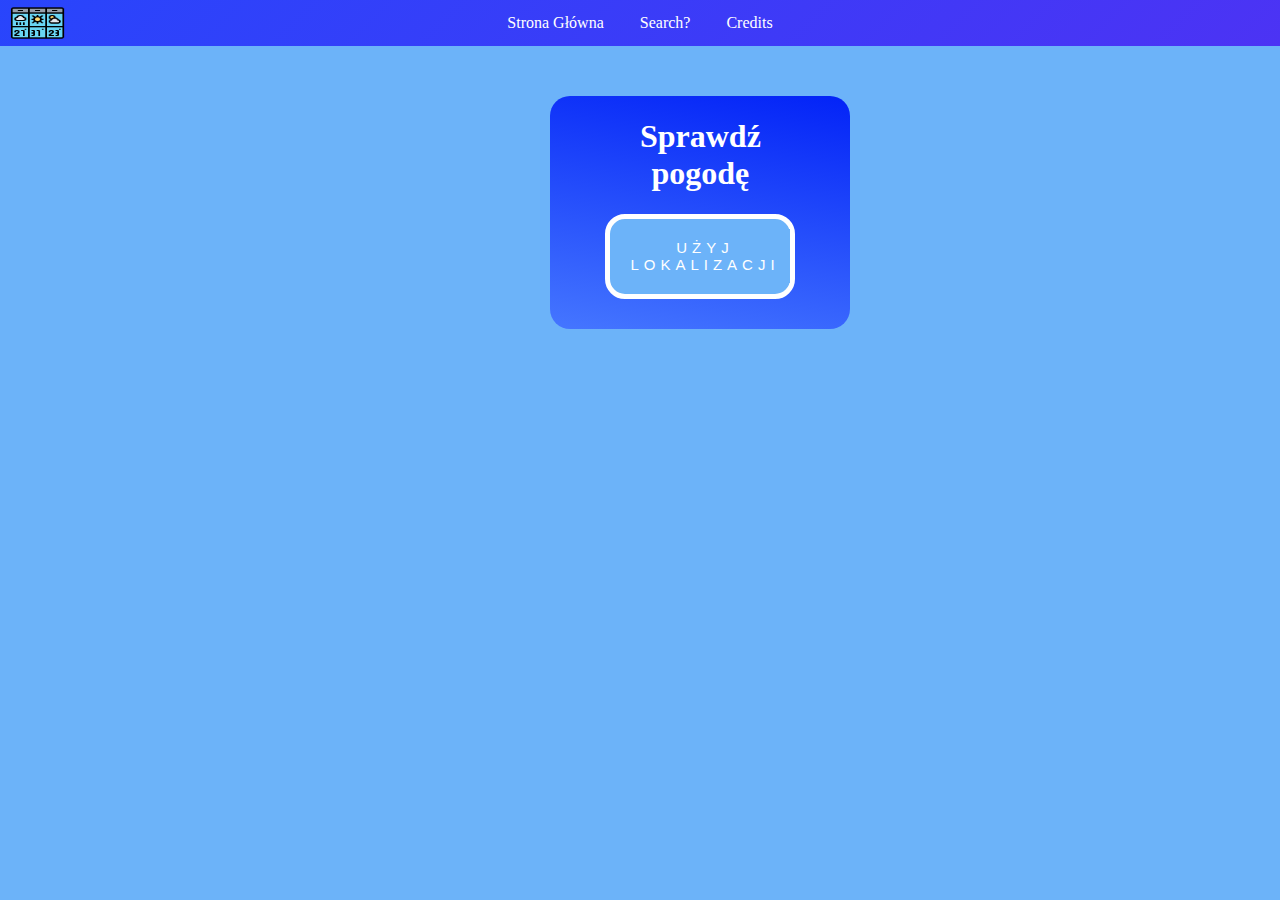
==== index.html @ 4c5ba67d "first prototype" ====
<!DOCTYPE html>
<html>

<head>
    <meta charset="UTF-8">
    <title>Aplikacja Pogodowa</title>
    <link rel="stylesheet" href="style.css">
    <meta content="width=device-width, initial-scale=1.0" name="viewport" />
    <link rel="shortcut icon" href="icons/cloudy.png">
    <script type="text/javascript" src="script.js"></script>
</head>

<body>
    <header>
        <!--<button class="hamburger-menu" onclick="toggleMenu()">☰</button>-->
        <div class="logo"><img src="icons/weather-forecast.png" class="menuIcon"></div>
        <div class="nav-links">
            <ul>
                <li><a href="index.html">Strona Główna</a></li>
                <li><a href="123">Search?</a></li>
                <li><a href="fdsac">Credits</a></li>
            </ul>
        </div>
    </header>
    <section class="main" id="main">
        <div class="title">
            <h1>Sprawdź pogodę</h1>
        </div>
        <div class="btn gradient-border">
            <button id="getWeather">Użyj lokalizacji</button>
        </div>
    </section>
    
</body>

</html>
---- style.css ----
ul {
    list-style-type: none;
    margin: 0;
    padding: 0;
    overflow: hidden;
    background: linear-gradient(135deg, #0004fda0, #4c33f4);
    top: 0;
    left: 0;
    width: 100%;
    text-align: center;
    font-family: Verdana;
}

li {
    display: inline;
}

li a {
    display: inline-block;
    color: rgb(255, 255, 255);
    text-align: center;
    padding: 14px 16px;
    text-decoration: none;
}

li a:hover {
    background-color: rgba(127, 127, 127, 0.726);
}

.logo img {
    width: 55px;
    height: 40px;
    position: absolute;
    margin-top: 3px;
    margin-left: 10px;
}
body {
    margin: 0;
    padding: 0;
    background-color: rgb(108, 179, 249);
}
.main {
    background: linear-gradient(10deg, #4576ff, #0323f7);
    width: 50%;
    max-width: 200px;
    color: #fff;
    margin: 50px 43%;
    border-radius: 20px;
    padding: 1px 50px 25px;
    position: sticky;
    text-align: center;
}
.main .title {
    font-family: Verdana;
    color: #fff;
}
.main button {
    background: rgb(108, 179, 249);
    color: #fff;
    cursor: pointer;
    border: none;
    font-size: 15px;
    letter-spacing: 5px;
    text-align: center;
    padding: 10px;
    text-transform: uppercase;
  }
   
   
.btn {
    cursor: pointer;
    margin: 5px;
    padding: 10px 10px;
    height: 55px;
    background-color: rgb(108, 179, 249);
    border-radius: 20px;
    border:5px solid #fff;
}
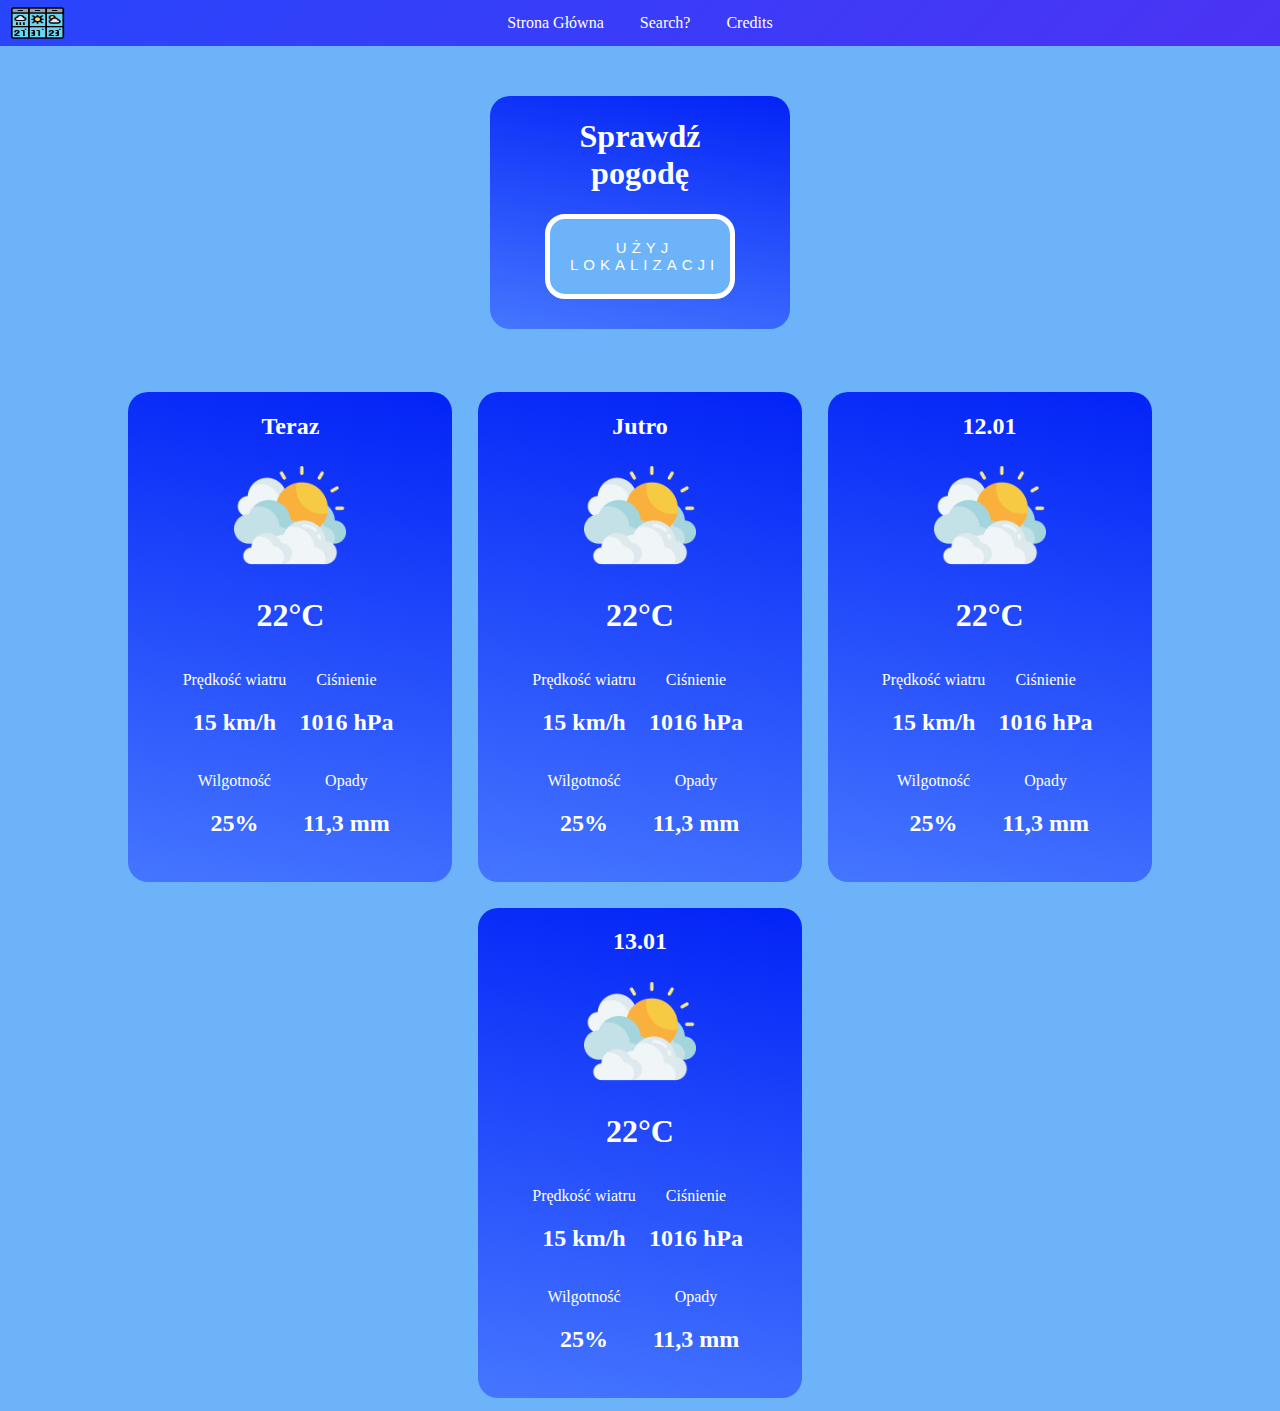
==== commit 72e1d4ef: "part done" ====
--- a/index.html
+++ b/index.html
@@ -30,6 +30,127 @@
             <button id="getWeather">Użyj lokalizacji</button>
         </div>
     </section>
+    <section class="show" id="show">
+        <div class="dayweather" id="dayweather">
+            <div class="dayTitle">
+                <h2>Teraz</h2>
+            </div>
+            <div class="dayIcon">
+                <img src="icons/weather.png" class="dayIconImg" id="dayIconImg">  
+            </div>
+            <div class="dayTemp">
+                <h1 id="dayTemp">22°C</h1>
+            </div>
+            <div class="dayDetails">
+                <div class="dayCol">
+                    <p>Prędkość wiatru</p>
+                    <h2 id="wind">15 km/h</h2>
+                </div>
+                <div class="dayCol">
+                    <p>Ciśnienie</p>
+                    <h2 id="pres">1016 hPa</h2>
+                </div>
+                <div class="dayCol">
+                    <p>Wilgotność</p>
+                    <h2 id="humid">25%</h2>
+                </div>
+                <div class="dayCol">
+                    <p>Opady</p>
+                    <h2 id="rain">11,3 mm</h2>
+                </div>
+            </div>
+        </div>
+
+        <div class="dayweather" id="dayweather">
+            <div class="dayTitle">
+                <h2>Jutro</h2>
+            </div>
+            <div class="dayIcon">
+                <img src="icons/weather.png" class="dayIconImg" id="dayIconImg">  
+            </div>
+            <div class="dayTemp">
+                <h1 id="dayTemp">22°C</h1>
+            </div>
+            <div class="dayDetails">
+                <div class="dayCol">
+                    <p>Prędkość wiatru</p>
+                    <h2 id="wind">15 km/h</h2>
+                </div>
+                <div class="dayCol">
+                    <p>Ciśnienie</p>
+                    <h2 id="pres">1016 hPa</h2>
+                </div>
+                <div class="dayCol">
+                    <p>Wilgotność</p>
+                    <h2 id="humid">25%</h2>
+                </div>
+                <div class="dayCol">
+                    <p>Opady</p>
+                    <h2 id="rain">11,3 mm</h2>
+                </div>
+            </div>
+        </div>
+
+        <div class="dayweather" id="dayweather">
+            <div class="dayTitle">
+                <h2>12.01</h2>
+            </div>
+            <div class="dayIcon">
+                <img src="icons/weather.png" class="dayIconImg" id="dayIconImg">  
+            </div>
+            <div class="dayTemp">
+                <h1 id="dayTemp">22°C</h1>
+            </div>
+            <div class="dayDetails">
+                <div class="dayCol">
+                    <p>Prędkość wiatru</p>
+                    <h2 id="wind">15 km/h</h2>
+                </div>
+                <div class="dayCol">
+                    <p>Ciśnienie</p>
+                    <h2 id="pres">1016 hPa</h2>
+                </div>
+                <div class="dayCol">
+                    <p>Wilgotność</p>
+                    <h2 id="humid">25%</h2>
+                </div>
+                <div class="dayCol">
+                    <p>Opady</p>
+                    <h2 id="rain">11,3 mm</h2>
+                </div>
+            </div>
+        </div>
+
+        <div class="dayweather" id="dayweather">
+            <div class="dayTitle">
+                <h2>13.01</h2>
+            </div>
+            <div class="dayIcon">
+                <img src="icons/weather.png" class="dayIconImg" id="dayIconImg">  
+            </div>
+            <div class="dayTemp">
+                <h1 id="dayTemp">22°C</h1>
+            </div>
+            <div class="dayDetails">
+                <div class="dayCol">
+                    <p>Prędkość wiatru</p>
+                    <h2 id="wind">15 km/h</h2>
+                </div>
+                <div class="dayCol">
+                    <p>Ciśnienie</p>
+                    <h2 id="pres">1016 hPa</h2>
+                </div>
+                <div class="dayCol">
+                    <p>Wilgotność</p>
+                    <h2 id="humid">25%</h2>
+                </div>
+                <div class="dayCol">
+                    <p>Opady</p>
+                    <h2 id="rain">11,3 mm</h2>
+                </div>
+            </div>
+        </div>
+    </section>
     
 </body>
 
--- a/style.css
+++ b/style.css
@@ -38,16 +38,17 @@
     margin: 0;
     padding: 0;
     background-color: rgb(108, 179, 249);
+    justify-content: center;
+    align-items: center;
 }
 .main {
     background: linear-gradient(10deg, #4576ff, #0323f7);
     width: 50%;
     max-width: 200px;
     color: #fff;
-    margin: 50px 43%;
+    margin: 50px auto;
     border-radius: 20px;
     padding: 1px 50px 25px;
-    position: sticky;
     text-align: center;
 }
 .main .title {
@@ -76,3 +77,29 @@
     border-radius: 20px;
     border:5px solid #fff;
 }
+
+.show{
+    display: flex;
+    flex-wrap: wrap;
+    justify-content: center;
+}
+.dayweather {
+    background: linear-gradient(10deg, #4576ff, #0323f7);
+    max-width: 17.5%;
+    color: #fff;
+    margin: 1%;
+    border-radius: 20px;
+    padding: 1px 50px 25px;
+    text-align: center;
+    flex: 25%;
+}
+.dayIconImg{
+    max-width: 50%;
+}
+.dayDetails {
+    display: flex;
+    flex-wrap: wrap;
+}
+.dayCol {
+    flex: 50%;
+}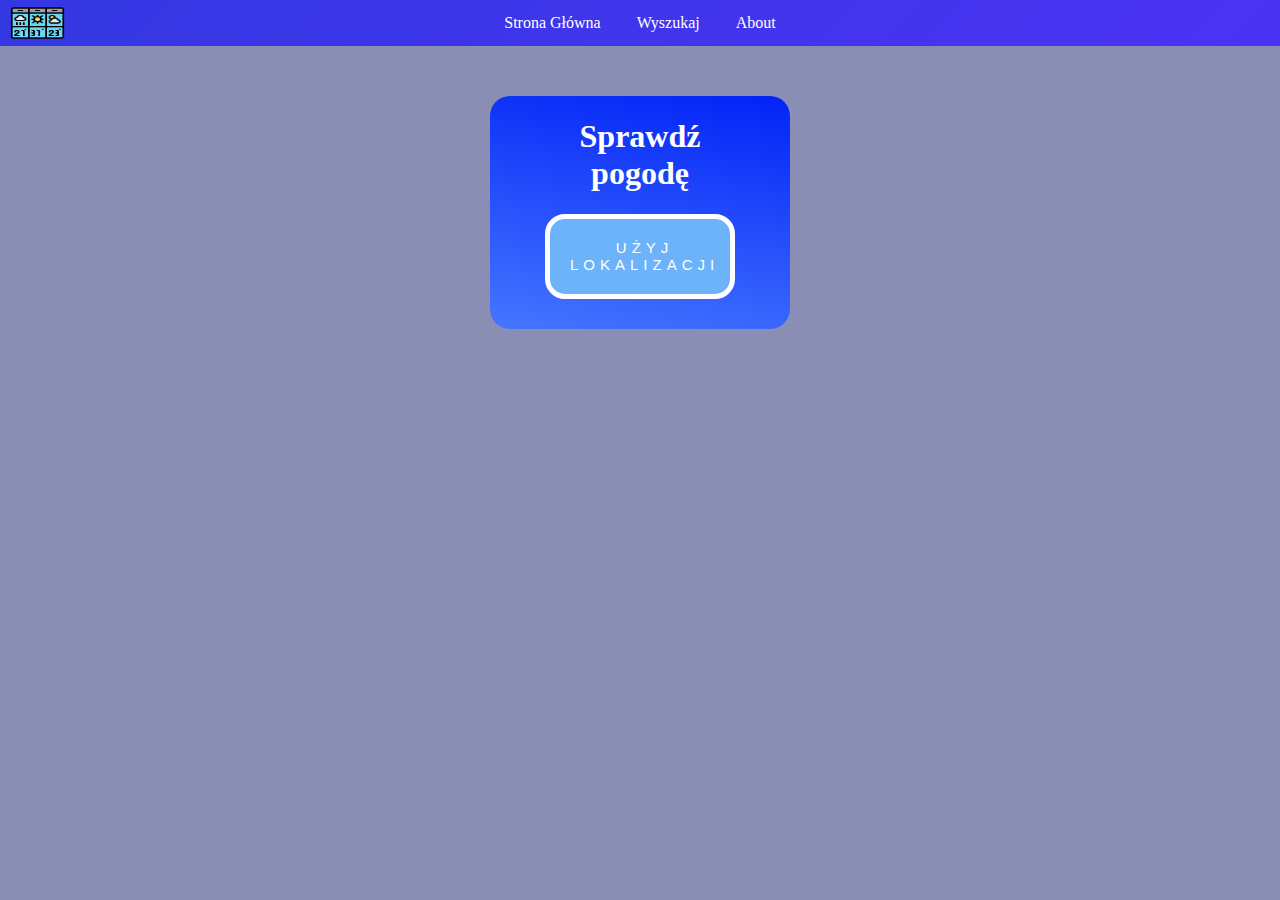
==== commit 95f34fa1: "done" ====
--- a/index.html
+++ b/index.html
@@ -12,13 +12,12 @@
 
 <body>
     <header>
-        <!--<button class="hamburger-menu" onclick="toggleMenu()">☰</button>-->
         <div class="logo"><img src="icons/weather-forecast.png" class="menuIcon"></div>
         <div class="nav-links">
             <ul>
                 <li><a href="index.html">Strona Główna</a></li>
-                <li><a href="123">Search?</a></li>
-                <li><a href="fdsac">Credits</a></li>
+                <li><a href="search.html">Wyszukaj</a></li>
+                <li><a href="about.html">About</a></li>
             </ul>
         </div>
     </header>
@@ -26,7 +25,7 @@
         <div class="title">
             <h1>Sprawdź pogodę</h1>
         </div>
-        <div class="btn gradient-border">
+        <div class="btn">
             <button id="getWeather">Użyj lokalizacji</button>
         </div>
     </section>
@@ -47,96 +46,224 @@
                     <h2 id="wind">15 km/h</h2>
                 </div>
                 <div class="dayCol">
-                    <p>Ciśnienie</p>
-                    <h2 id="pres">1016 hPa</h2>
-                </div>
-                <div class="dayCol">
-                    <p>Wilgotność</p>
-                    <h2 id="humid">25%</h2>
-                </div>
-                <div class="dayCol">
-                    <p>Opady</p>
-                    <h2 id="rain">11,3 mm</h2>
-                </div>
-            </div>
-        </div>
-
-        <div class="dayweather" id="dayweather">
-            <div class="dayTitle">
-                <h2>Jutro</h2>
-            </div>
-            <div class="dayIcon">
-                <img src="icons/weather.png" class="dayIconImg" id="dayIconImg">  
-            </div>
-            <div class="dayTemp">
-                <h1 id="dayTemp">22°C</h1>
-            </div>
-            <div class="dayDetails">
-                <div class="dayCol">
-                    <p>Prędkość wiatru</p>
-                    <h2 id="wind">15 km/h</h2>
-                </div>
-                <div class="dayCol">
-                    <p>Ciśnienie</p>
-                    <h2 id="pres">1016 hPa</h2>
-                </div>
-                <div class="dayCol">
-                    <p>Wilgotność</p>
-                    <h2 id="humid">25%</h2>
-                </div>
-                <div class="dayCol">
-                    <p>Opady</p>
-                    <h2 id="rain">11,3 mm</h2>
-                </div>
-            </div>
-        </div>
-
-        <div class="dayweather" id="dayweather">
-            <div class="dayTitle">
-                <h2>12.01</h2>
-            </div>
-            <div class="dayIcon">
-                <img src="icons/weather.png" class="dayIconImg" id="dayIconImg">  
-            </div>
-            <div class="dayTemp">
-                <h1 id="dayTemp">22°C</h1>
-            </div>
-            <div class="dayDetails">
-                <div class="dayCol">
-                    <p>Prędkość wiatru</p>
-                    <h2 id="wind">15 km/h</h2>
-                </div>
-                <div class="dayCol">
-                    <p>Ciśnienie</p>
-                    <h2 id="pres">1016 hPa</h2>
-                </div>
-                <div class="dayCol">
-                    <p>Wilgotność</p>
-                    <h2 id="humid">25%</h2>
-                </div>
-                <div class="dayCol">
-                    <p>Opady</p>
-                    <h2 id="rain">11,3 mm</h2>
-                </div>
-            </div>
-        </div>
-
-        <div class="dayweather" id="dayweather">
-            <div class="dayTitle">
-                <h2>13.01</h2>
-            </div>
-            <div class="dayIcon">
-                <img src="icons/weather.png" class="dayIconImg" id="dayIconImg">  
-            </div>
-            <div class="dayTemp">
-                <h1 id="dayTemp">22°C</h1>
-            </div>
-            <div class="dayDetails">
-                <div class="dayCol">
-                    <p>Prędkość wiatru</p>
-                    <h2 id="wind">15 km/h</h2>
-                </div>
-                <div class="dayCol">
+                    <br>
+                    <p>Ciśnienie</p>
+                    <h2 id="pres">1016 hPa</h2>
+                </div>
+                <div class="dayCol">
+                    <p>Wilgotność</p>
+                    <h2 id="humid">25%</h2>
+                </div>
+                <div class="dayCol">
+                    <p>Opady</p>
+                    <h2 id="rain">11,3 mm</h2>
+                </div>
+            </div>
+        </div>
+
+        <div class="dayweather" id="dayweather">
+            <div class="dayTitle">
+                <h2 id="dayTitle">Jutro</h2>
+            </div>
+            <div class="dayIcon">
+                <img src="icons/weather.png" class="dayIconImg" id="dayIconImg">  
+            </div>
+            <div class="dayTemp">
+                <h1 id="dayTemp">22°C</h1>
+            </div>
+            <div class="dayDetails">
+                <div class="dayCol">
+                    <p>Prędkość wiatru</p>
+                    <h2 id="wind">15 km/h</h2>
+                </div>
+                <div class="dayCol">
+                    <br>
+                    <p>Ciśnienie</p>
+                    <h2 id="pres">1016 hPa</h2>
+                </div>
+                <div class="dayCol">
+                    <p>Wilgotność</p>
+                    <h2 id="humid">25%</h2>
+                </div>
+                <div class="dayCol">
+                    <p>Opady</p>
+                    <h2 id="rain">11,3 mm</h2>
+                </div>
+            </div>
+        </div>
+
+        <div class="dayweather" id="dayweather">
+            <div class="dayTitle">
+                <h2 id="dayTitle">12.01</h2>
+            </div>
+            <div class="dayIcon">
+                <img src="icons/weather.png" class="dayIconImg" id="dayIconImg">  
+            </div>
+            <div class="dayTemp">
+                <h1 id="dayTemp">22°C</h1>
+            </div>
+            <div class="dayDetails">
+                <div class="dayCol">
+                    <p>Prędkość wiatru</p>
+                    <h2 id="wind">15 km/h</h2>
+                </div>
+                <div class="dayCol">
+                    <br>
+                    <p>Ciśnienie</p>
+                    <h2 id="pres">1016 hPa</h2>
+                </div>
+                <div class="dayCol">
+                    <p>Wilgotność</p>
+                    <h2 id="humid">25%</h2>
+                </div>
+                <div class="dayCol">
+                    <p>Opady</p>
+                    <h2 id="rain">11,3 mm</h2>
+                </div>
+            </div>
+        </div>
+
+        <div class="dayweather" id="dayweather">
+            <div class="dayTitle">
+                <h2 id="dayTitle">13.01</h2>
+            </div>
+            <div class="dayIcon">
+                <img src="icons/weather.png" class="dayIconImg" id="dayIconImg">  
+            </div>
+            <div class="dayTemp">
+                <h1 id="dayTemp">22°C</h1>
+            </div>
+            <div class="dayDetails">
+                <div class="dayCol">
+                    <p>Prędkość wiatru</p>
+                    <h2 id="wind">15 km/h</h2>
+                </div>
+                <div class="dayCol">
+                    <br>
+                    <p>Ciśnienie</p>
+                    <h2 id="pres">1016 hPa</h2>
+                </div>
+                <div class="dayCol">
+                    <p>Wilgotność</p>
+                    <h2 id="humid">25%</h2>
+                </div>
+                <div class="dayCol">
+                    <p>Opady</p>
+                    <h2 id="rain">11,3 mm</h2>
+                </div>
+            </div>
+        </div>
+
+        <div class="dayweather" id="dayweather">
+            <div class="dayTitle">
+                <h2 id="dayTitle">13.01</h2>
+            </div>
+            <div class="dayIcon">
+                <img src="icons/weather.png" class="dayIconImg" id="dayIconImg">  
+            </div>
+            <div class="dayTemp">
+                <h1 id="dayTemp">22°C</h1>
+            </div>
+            <div class="dayDetails">
+                <div class="dayCol">
+                    <p>Prędkość wiatru</p>
+                    <h2 id="wind">15 km/h</h2>
+                </div>
+                <div class="dayCol">
+                    <br>
+                    <p>Ciśnienie</p>
+                    <h2 id="pres">1016 hPa</h2>
+                </div>
+                <div class="dayCol">
+                    <p>Wilgotność</p>
+                    <h2 id="humid">25%</h2>
+                </div>
+                <div class="dayCol">
+                    <p>Opady</p>
+                    <h2 id="rain">11,3 mm</h2>
+                </div>
+            </div>
+        </div>
+
+        <div class="dayweather" id="dayweather">
+            <div class="dayTitle">
+                <h2 id="dayTitle">13.01</h2>
+            </div>
+            <div class="dayIcon">
+                <img src="icons/weather.png" class="dayIconImg" id="dayIconImg">  
+            </div>
+            <div class="dayTemp">
+                <h1 id="dayTemp">22°C</h1>
+            </div>
+            <div class="dayDetails">
+                <div class="dayCol">
+                    <p>Prędkość wiatru</p>
+                    <h2 id="wind">15 km/h</h2>
+                </div>
+                <div class="dayCol">
+                    <br>
+                    <p>Ciśnienie</p>
+                    <h2 id="pres">1016 hPa</h2>
+                </div>
+                <div class="dayCol">
+                    <p>Wilgotność</p>
+                    <h2 id="humid">25%</h2>
+                </div>
+                <div class="dayCol">
+                    <p>Opady</p>
+                    <h2 id="rain">11,3 mm</h2>
+                </div>
+            </div>
+        </div>
+
+        <div class="dayweather" id="dayweather">
+            <div class="dayTitle">
+                <h2 id="dayTitle">13.01</h2>
+            </div>
+            <div class="dayIcon">
+                <img src="icons/weather.png" class="dayIconImg" id="dayIconImg">  
+            </div>
+            <div class="dayTemp">
+                <h1 id="dayTemp">22°C</h1>
+            </div>
+            <div class="dayDetails">
+                <div class="dayCol">
+                    <p>Prędkość wiatru</p>
+                    <h2 id="wind">15 km/h</h2>
+                </div>
+                <div class="dayCol">
+                    <br>
+                    <p>Ciśnienie</p>
+                    <h2 id="pres">1016 hPa</h2>
+                </div>
+                <div class="dayCol">
+                    <p>Wilgotność</p>
+                    <h2 id="humid">25%</h2>
+                </div>
+                <div class="dayCol">
+                    <p>Opady</p>
+                    <h2 id="rain">11,3 mm</h2>
+                </div>
+            </div>
+        </div>
+
+        <div class="dayweather" id="dayweather">
+            <div class="dayTitle">
+                <h2 id="dayTitle">13.01</h2>
+            </div>
+            <div class="dayIcon">
+                <img src="icons/weather.png" class="dayIconImg" id="dayIconImg">  
+            </div>
+            <div class="dayTemp">
+                <h1 id="dayTemp">22°C</h1>
+            </div>
+            <div class="dayDetails">
+                <div class="dayCol">
+                    <p>Prędkość wiatru</p>
+                    <h2 id="wind">15 km/h</h2>
+                </div>
+                <div class="dayCol">
+                    <br>
                     <p>Ciśnienie</p>
                     <h2 id="pres">1016 hPa</h2>
                 </div>
--- a/style.css
+++ b/style.css
@@ -37,7 +37,7 @@
 body {
     margin: 0;
     padding: 0;
-    background-color: rgb(108, 179, 249);
+    background-color: rgb(138, 142, 181);
     justify-content: center;
     align-items: center;
 }
@@ -66,7 +66,6 @@
     padding: 10px;
     text-transform: uppercase;
   }
-   
    
 .btn {
     cursor: pointer;
@@ -79,19 +78,26 @@
 }
 
 .show{
-    display: flex;
+    display: none;
     flex-wrap: wrap;
     justify-content: center;
 }
 .dayweather {
     background: linear-gradient(10deg, #4576ff, #0323f7);
-    max-width: 17.5%;
+    max-width: 20%;
     color: #fff;
     margin: 1%;
     border-radius: 20px;
-    padding: 1px 50px 25px;
+    padding: 0 1% 2.5%;
     text-align: center;
     flex: 25%;
+}
+.dayweather h2 {
+    font-family: Verdana;
+}
+.dayweather h1 {
+    font-family: Verdana;
+    font-size: 40px;
 }
 .dayIconImg{
     max-width: 50%;
@@ -99,7 +105,112 @@
 .dayDetails {
     display: flex;
     flex-wrap: wrap;
+    justify-content: center;
 }
 .dayCol {
     flex: 50%;
+    max-width: 45%;
+    margin: 0 2%;
+}
+.dayCol p {
+    font-family: Verdana;
+}
+.about {
+    text-align: center;
+    font-family: Verdana;
+}
+.dayCol h2 {
+    font-size: 20px;
+}
+.auth {
+    font-size: 20px;
+}
+.srch {
+    background: linear-gradient(10deg, #4576ff, #0323f7);
+    width: 50%;
+    max-width: 400px;
+    color: #fff;
+    margin: 50px auto;
+    border-radius: 20px;
+    padding: 1px 50px 25px;
+    text-align: center;
+}
+.srch .title {
+    font-family: Verdana;
+}
+.search {
+    width: 100%;
+    display: flex;
+    align-items: center;
+    justify-content: space-between;
+}
+.search input {
+    border: 0;
+    outline: 0;
+    background: #ebfffc;
+    color: #555;
+    padding: 0px 25px;
+    height: 70px;
+    border-radius: 30px;
+    flex: 1;
+    margin-right: 16px;
+    font-size: 18px;
+}
+.search button {
+    border: 0;
+    outline: 0;
+    background: #ebfffc;
+    border-radius: 50%;
+    width: 70px;
+    height: 70px;
+    cursor: pointer;
+    justify-content: center;
+}
+.search button img {
+    width: 50px;
+}
+
+@media (max-width: 1200px) {
+    .dayweather {
+        max-width: 30%;
+        flex: 30%;
+    }
+}
+
+@media (max-width: 992px) {
+    .dayweather {
+        max-width: 45%;
+        flex: 45%;
+    }
+}
+
+@media (max-width: 768px) {
+    .dayweather {
+        max-width: 100%;
+        flex: 100%;
+    }
+
+    .main, .srch {
+        width: 80%;
+        max-width: none;
+    }
+
+    .search input {
+        height: 50px;
+        font-size: 16px;
+    }
+
+    .search button {
+        width: 50px;
+        height: 50px;
+    }
+
+    .search button img {
+        width: 30px;
+    }
+
+    .logo img {
+        display: none;
+    }
+
 }